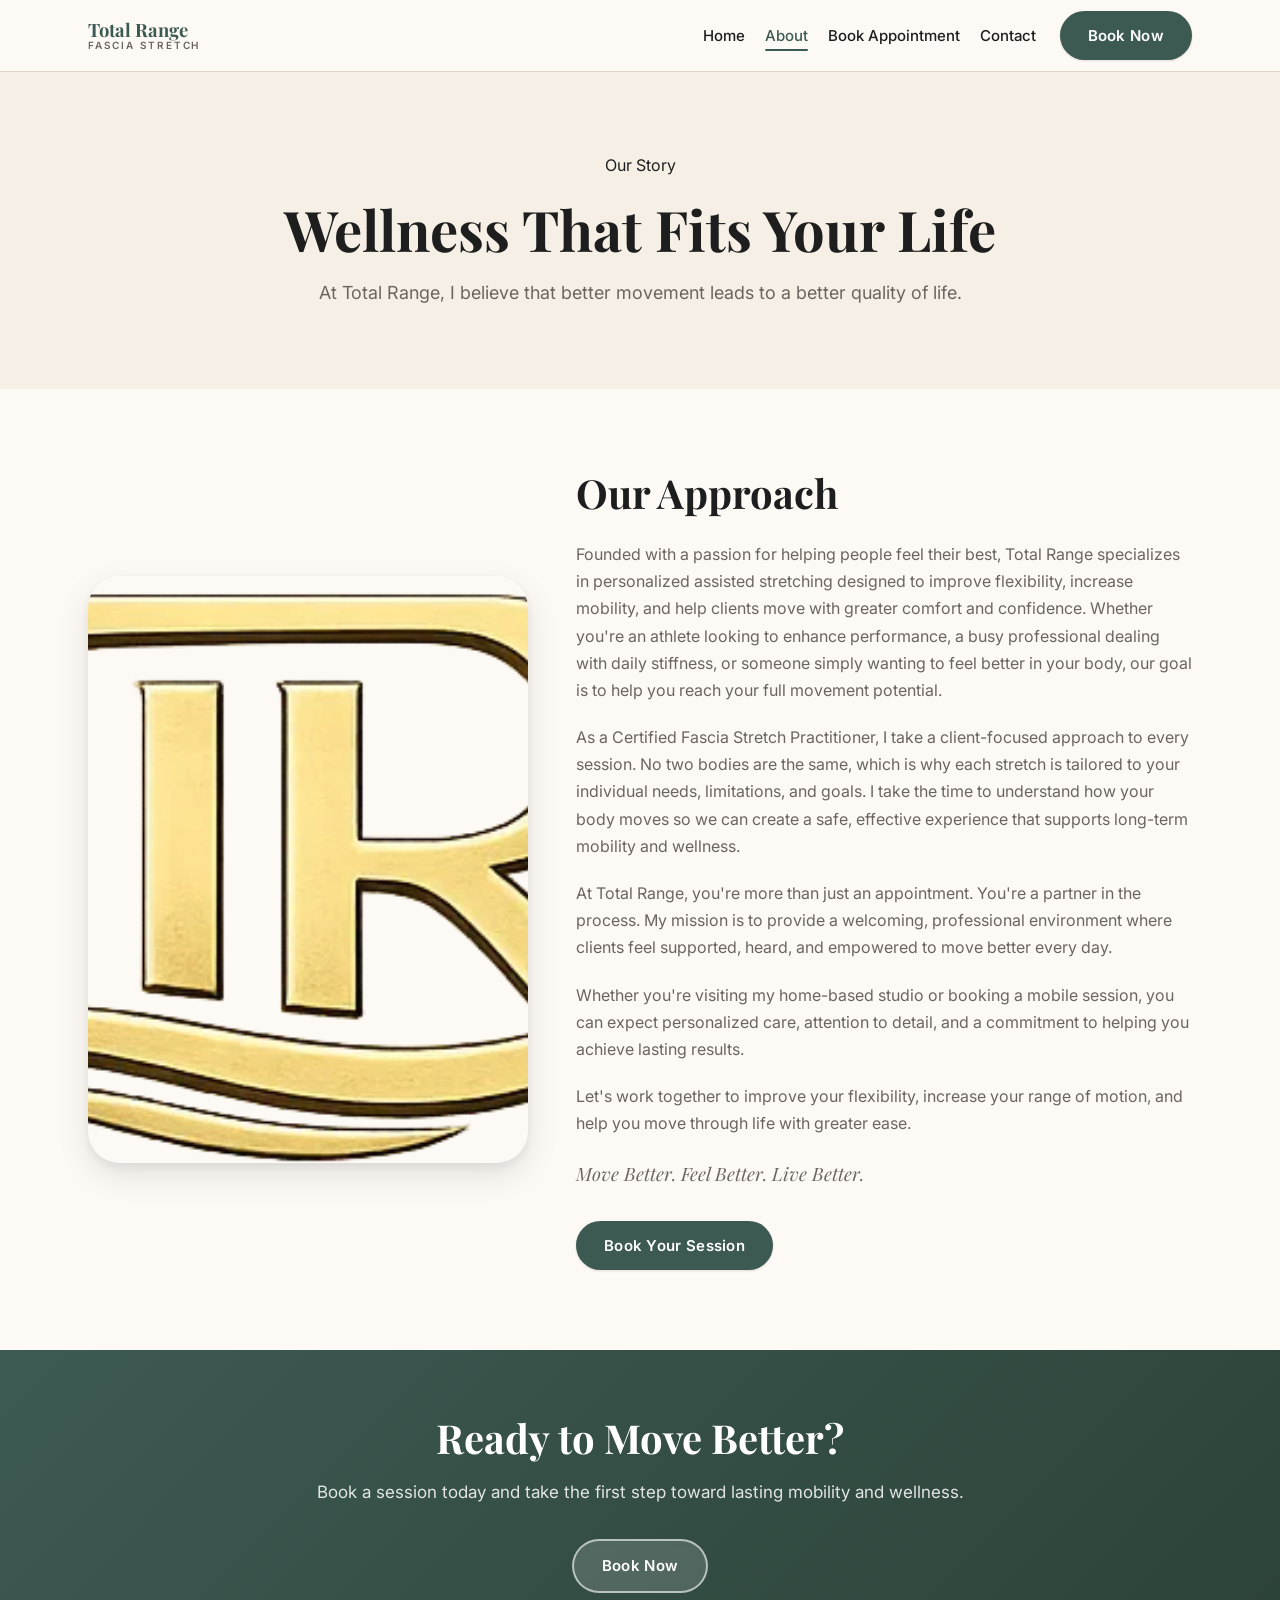
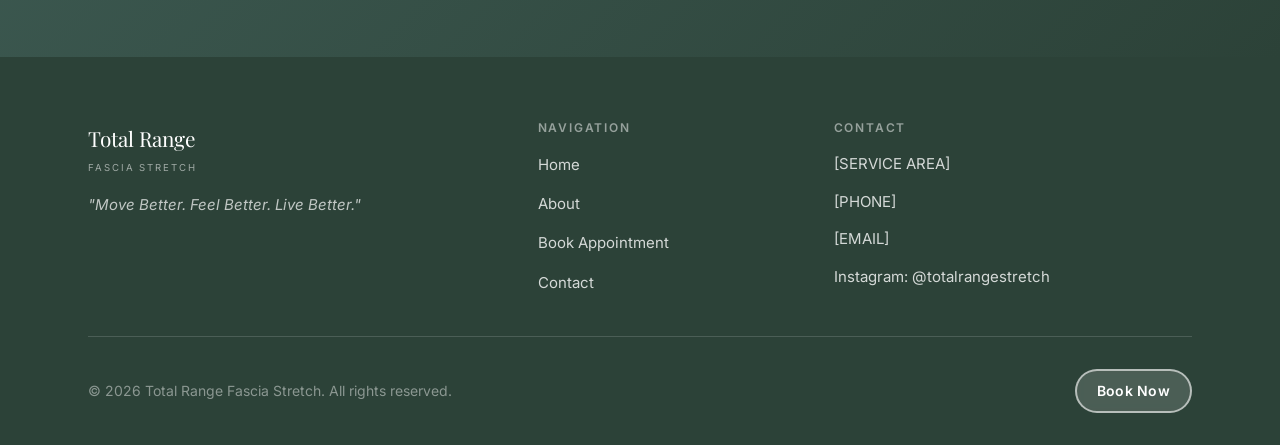
==== about/index.html @ 7ddbe54c "feat: complete site build — all pages, CSS, JS, images, SEO, HANDOFF.md Tasks 1-9 complete: - Folder" ====
<!DOCTYPE html>
<html lang="en">
<head>
  <meta charset="UTF-8" />
  <meta name="viewport" content="width=device-width, initial-scale=1.0" />
  <title>About | Total Range Fascia Stretch</title>
  <meta name="description" content="Learn about Total Range Fascia Stretch — a certified fascia stretch practitioner dedicated to helping you improve flexibility, mobility, and quality of life through personalized assisted stretching." />

  <!-- Open Graph -->
  <meta property="og:type" content="website" />
  <meta property="og:url" content="https://www.totalrangefst.com/about" />
  <meta property="og:title" content="About | Total Range Fascia Stretch" />
  <meta property="og:description" content="Certified Fascia Stretch Practitioner offering personalized, client-focused sessions in a home-based studio and as a mobile service." />
  <meta property="og:image" content="https://www.totalrangefst.com/assets/images/IMG_0314.webp" />

  <!-- Twitter Card -->
  <meta name="twitter:card" content="summary_large_image" />
  <meta name="twitter:title" content="About | Total Range Fascia Stretch" />
  <meta name="twitter:description" content="Certified Fascia Stretch Practitioner offering personalized assisted stretching." />
  <meta name="twitter:image" content="https://www.totalrangefst.com/assets/images/IMG_0314.webp" />

  <link rel="icon" type="image/svg+xml" href="/assets/icons/favicon.svg" />
  <link rel="preconnect" href="https://fonts.googleapis.com" />
  <link rel="preconnect" href="https://fonts.gstatic.com" crossorigin />
  <link href="https://fonts.googleapis.com/css2?family=Inter:wght@400;500;600&family=Playfair+Display:ital,wght@0,400;0,700;1,400&display=swap" rel="stylesheet" />
  <link rel="stylesheet" href="/css/styles.css" />
</head>
<body>

  <!-- ==================== HEADER ==================== -->
  <header class="site-header" role="banner">
    <div class="container header-inner">
      <a href="/" class="site-logo" aria-label="Total Range Fascia Stretch — Home">
        <span class="wordmark-main">Total Range</span>
        <span class="wordmark-sub">Fascia Stretch</span>
      </a>
      <nav class="main-nav" aria-label="Main navigation">
        <ul class="nav-links">
          <li><a href="/">Home</a></li>
          <li><a href="/about">About</a></li>
          <li><a href="/appointments">Book Appointment</a></li>
          <li><a href="/contact">Contact</a></li>
        </ul>
        <a href="/appointments" class="btn btn-primary" id="header-book-btn">Book Now</a>
      </nav>
      <button class="nav-toggle" id="nav-toggle" aria-label="Toggle navigation menu" aria-expanded="false" aria-controls="mobile-nav">
        <span></span><span></span><span></span>
      </button>
    </div>
  </header>

  <nav class="mobile-nav" id="mobile-nav" aria-label="Mobile navigation">
    <a href="/">Home</a>
    <a href="/about">About</a>
    <a href="/appointments">Book Appointment</a>
    <a href="/contact">Contact</a>
    <a href="/appointments" class="btn btn-primary">Book Now</a>
  </nav>

  <main id="main-content">

    <!-- ==================== ABOUT HERO ==================== -->
    <section class="about-hero" aria-label="Page header">
      <div class="container">
        <span class="section-header eyebrow" style="display:block;margin-bottom:1rem;">Our Story</span>
        <h1>Wellness That Fits Your Life</h1>
        <p class="subtitle">At Total Range, I believe that better movement leads to a better quality of life.</p>
      </div>
    </section>

    <!-- ==================== ABOUT BODY ==================== -->
    <section class="section" aria-labelledby="about-story-heading">
      <div class="container">
        <div class="about-grid">

          <div class="about-image reveal">
            <picture>
              <source srcset="/assets/images/IMG_0310.webp" type="image/webp" />
              <img
                src="/assets/images/IMG_0310.png"
                alt="Total Range Fascia Stretch practitioner in the studio, ready to welcome clients"
                width="900"
                height="1200"
                loading="lazy"
              />
            </picture>
          </div>

          <div class="about-content reveal reveal-delay-1">
            <h2 id="about-story-heading" style="margin-bottom:1.5rem;">Our Approach</h2>
            <p>
              Founded with a passion for helping people feel their best, Total Range specializes in personalized assisted stretching designed to improve flexibility, increase mobility, and help clients move with greater comfort and confidence. Whether you're an athlete looking to enhance performance, a busy professional dealing with daily stiffness, or someone simply wanting to feel better in your body, our goal is to help you reach your full movement potential.
            </p>
            <p>
              As a Certified Fascia Stretch Practitioner, I take a client-focused approach to every session. No two bodies are the same, which is why each stretch is tailored to your individual needs, limitations, and goals. I take the time to understand how your body moves so we can create a safe, effective experience that supports long-term mobility and wellness.
            </p>
            <p>
              At Total Range, you're more than just an appointment. You're a partner in the process. My mission is to provide a welcoming, professional environment where clients feel supported, heard, and empowered to move better every day.
            </p>
            <p>
              Whether you're visiting my home-based studio or booking a mobile session, you can expect personalized care, attention to detail, and a commitment to helping you achieve lasting results.
            </p>
            <p>
              Let's work together to improve your flexibility, increase your range of motion, and help you move through life with greater ease.
            </p>
            <p class="about-closing">Move Better. Feel Better. Live Better.</p>
            <a href="/appointments" class="btn btn-primary" id="about-book-btn">Book Your Session</a>
          </div>

        </div>
      </div>
    </section>

    <!-- ==================== CTA BAND ==================== -->
    <section class="cta-band" aria-label="Call to action">
      <div class="container">
        <h2 class="reveal">Ready to Move Better?</h2>
        <p class="reveal reveal-delay-1">Book a session today and take the first step toward lasting mobility and wellness.</p>
        <a href="/appointments" class="btn btn-ghost reveal reveal-delay-2" id="about-cta-book-btn">Book Now</a>
      </div>
    </section>

  </main>

  <!-- ==================== FOOTER ==================== -->
  <footer class="site-footer" role="contentinfo">
    <div class="container">
      <div class="footer-grid">
        <div class="footer-brand">
          <span class="wordmark-main">Total Range</span>
          <span class="wordmark-sub">Fascia Stretch</span>
          <p class="tagline">"Move Better. Feel Better. Live Better."</p>
        </div>
        <nav class="footer-nav" aria-label="Footer navigation">
          <h4>Navigation</h4>
          <ul>
            <li><a href="/">Home</a></li>
            <li><a href="/about">About</a></li>
            <li><a href="/appointments">Book Appointment</a></li>
            <li><a href="/contact">Contact</a></li>
          </ul>
        </nav>
        <div class="footer-contact">
          <h4>Contact</h4>
          <address>
            <span>[SERVICE AREA]</span>
            <a href="tel:[PHONE]">[PHONE]</a>
            <a href="mailto:[EMAIL]">[EMAIL]</a>
            <a href="https://www.instagram.com/totalrangestretch" target="_blank" rel="noopener noreferrer" aria-label="Instagram (opens in new tab)">Instagram: @totalrangestretch</a>
          </address>
        </div>
      </div>
      <div class="footer-bottom">
        <p>&copy; <span id="copyright-year">2025</span> Total Range Fascia Stretch. All rights reserved.</p>
        <a href="/appointments" class="btn btn-ghost" style="padding:0.5rem 1.25rem;font-size:0.875rem;" id="footer-book-btn">Book Now</a>
      </div>
    </div>
  </footer>

  <script src="/js/main.js"></script>
</body>
</html>
---- css/styles.css ----
/* =============================================
   Total Range Fascia Stretch — Global Stylesheet
   Palette: warm neutrals + deep sage accent
   Fonts: Playfair Display (headings) + Inter (body)
   ============================================= */

/* ---------- Google Fonts ---------- */
@import url('https://fonts.googleapis.com/css2?family=Inter:wght@400;500;600&family=Playfair+Display:ital,wght@0,400;0,700;1,400&display=swap');

/* ---------- Custom Properties ---------- */
:root {
  /* Colors */
  --color-bg:           #FDFAF6;
  --color-surface:      #F5EFE6;
  --color-surface-alt:  #EDE5D8;
  --color-accent:       #3D5A52;
  --color-accent-dark:  #2C4238;
  --color-accent-light: #D4E6DF;
  --color-text:         #1E1E1E;
  --color-text-muted:   #6B6560;
  --color-border:       #DDD5C8;
  --color-white:        #FFFFFF;
  --color-error:        #C0392B;
  --color-success:      #2C7A5A;

  /* Typography */
  --font-heading: 'Playfair Display', Georgia, serif;
  --font-body:    'Inter', system-ui, -apple-system, sans-serif;

  /* Spacing scale */
  --space-1:  0.25rem;   /* 4px  */
  --space-2:  0.5rem;    /* 8px  */
  --space-3:  0.75rem;   /* 12px */
  --space-4:  1rem;      /* 16px */
  --space-5:  1.25rem;   /* 20px */
  --space-6:  1.5rem;    /* 24px */
  --space-8:  2rem;      /* 32px */
  --space-10: 2.5rem;    /* 40px */
  --space-12: 3rem;      /* 48px */
  --space-16: 4rem;      /* 64px */
  --space-20: 5rem;      /* 80px */
  --space-24: 6rem;      /* 96px */

  /* Border radius */
  --radius-sm:   0.375rem;
  --radius-md:   0.75rem;
  --radius-lg:   1.25rem;
  --radius-xl:   2rem;
  --radius-full: 9999px;

  /* Shadows */
  --shadow-sm:  0 1px 3px rgba(0,0,0,0.08), 0 1px 2px rgba(0,0,0,0.05);
  --shadow-md:  0 4px 12px rgba(0,0,0,0.08), 0 2px 4px rgba(0,0,0,0.05);
  --shadow-lg:  0 12px 32px rgba(0,0,0,0.10), 0 4px 8px rgba(0,0,0,0.06);

  /* Transitions */
  --transition-fast:   150ms ease;
  --transition-base:   250ms ease;
  --transition-slow:   400ms ease;

  /* Layout */
  --container-max: 1200px;
  --container-pad: var(--space-6);
  --header-height: 72px;
}

/* ---------- Reset ---------- */
*,
*::before,
*::after {
  box-sizing: border-box;
  margin: 0;
  padding: 0;
}

html {
  font-size: 16px;
  scroll-behavior: smooth;
  -webkit-text-size-adjust: 100%;
}

body {
  font-family: var(--font-body);
  font-size: 1rem;
  line-height: 1.7;
  color: var(--color-text);
  background-color: var(--color-bg);
  -webkit-font-smoothing: antialiased;
  -moz-osx-font-smoothing: grayscale;
}

img, video {
  max-width: 100%;
  height: auto;
  display: block;
}

a {
  color: var(--color-accent);
  text-decoration: none;
  transition: color var(--transition-fast);
}
a:hover { color: var(--color-accent-dark); }
a:focus-visible {
  outline: 3px solid var(--color-accent);
  outline-offset: 3px;
  border-radius: var(--radius-sm);
}

ul, ol { list-style: none; }
button { cursor: pointer; font-family: inherit; border: none; background: none; }
input, textarea, select { font-family: inherit; }

/* ---------- Typography ---------- */
h1, h2, h3, h4, h5, h6 {
  font-family: var(--font-heading);
  line-height: 1.2;
  color: var(--color-text);
  font-weight: 700;
}
h1 { font-size: clamp(2.2rem, 5vw, 3.5rem); }
h2 { font-size: clamp(1.7rem, 3.5vw, 2.5rem); }
h3 { font-size: clamp(1.25rem, 2.5vw, 1.6rem); }
h4 { font-size: 1.15rem; }

p { max-width: 68ch; }

/* ---------- Layout Utilities ---------- */
.container {
  width: 100%;
  max-width: var(--container-max);
  margin-inline: auto;
  padding-inline: var(--container-pad);
}

.section {
  padding-block: var(--space-20);
}

.section--alt { background-color: var(--color-surface); }

/* ---------- Buttons ---------- */
.btn {
  display: inline-flex;
  align-items: center;
  gap: var(--space-2);
  padding: 0.75rem 1.75rem;
  font-family: var(--font-body);
  font-size: 0.9375rem;
  font-weight: 600;
  letter-spacing: 0.02em;
  border-radius: var(--radius-full);
  transition: background-color var(--transition-base),
              color var(--transition-base),
              box-shadow var(--transition-base),
              transform var(--transition-fast);
  white-space: nowrap;
  text-align: center;
}
.btn:focus-visible {
  outline: 3px solid var(--color-accent);
  outline-offset: 3px;
}
.btn:active { transform: translateY(1px); }

/* Primary — filled accent */
.btn-primary {
  background-color: var(--color-accent);
  color: var(--color-white);
  box-shadow: var(--shadow-sm);
}
.btn-primary:hover {
  background-color: var(--color-accent-dark);
  color: var(--color-white);
  box-shadow: var(--shadow-md);
  transform: translateY(-1px);
}

/* Secondary — outlined */
.btn-secondary {
  background-color: transparent;
  color: var(--color-accent);
  border: 2px solid var(--color-accent);
}
.btn-secondary:hover {
  background-color: var(--color-accent);
  color: var(--color-white);
  transform: translateY(-1px);
}

/* Ghost — on dark/accent backgrounds */
.btn-ghost {
  background-color: rgba(255,255,255,0.15);
  color: var(--color-white);
  border: 2px solid rgba(255,255,255,0.6);
  backdrop-filter: blur(4px);
}
.btn-ghost:hover {
  background-color: var(--color-white);
  color: var(--color-accent);
}

/* ---------- Header & Navigation ---------- */
.site-header {
  position: sticky;
  top: 0;
  z-index: 100;
  height: var(--header-height);
  background-color: rgba(253,250,246,0.92);
  backdrop-filter: blur(12px);
  -webkit-backdrop-filter: blur(12px);
  border-bottom: 1px solid var(--color-border);
  transition: box-shadow var(--transition-base);
}
.site-header.scrolled {
  box-shadow: var(--shadow-md);
}

.header-inner {
  height: 100%;
  display: flex;
  align-items: center;
  justify-content: space-between;
  gap: var(--space-8);
}

/* Wordmark */
.site-logo {
  text-decoration: none;
  display: flex;
  flex-direction: column;
  gap: 1px;
}
.site-logo .wordmark-main {
  font-family: var(--font-heading);
  font-size: 1.15rem;
  font-weight: 700;
  color: var(--color-accent);
  line-height: 1;
}
.site-logo .wordmark-sub {
  font-family: var(--font-body);
  font-size: 0.625rem;
  font-weight: 600;
  letter-spacing: 0.18em;
  text-transform: uppercase;
  color: var(--color-text-muted);
  line-height: 1;
}
.site-logo:hover .wordmark-main { color: var(--color-accent-dark); }
.site-logo:focus-visible {
  outline: 3px solid var(--color-accent);
  outline-offset: 4px;
  border-radius: var(--radius-sm);
}

/* Desktop nav */
.main-nav {
  display: flex;
  align-items: center;
  gap: var(--space-6);
}
.nav-links {
  display: flex;
  align-items: center;
  gap: var(--space-5);
}
.nav-links a {
  font-size: 0.9375rem;
  font-weight: 500;
  color: var(--color-text);
  position: relative;
  padding-block: var(--space-1);
}
.nav-links a::after {
  content: '';
  position: absolute;
  bottom: -2px;
  left: 0;
  width: 0;
  height: 2px;
  background-color: var(--color-accent);
  transition: width var(--transition-base);
  border-radius: var(--radius-full);
}
.nav-links a:hover,
.nav-links a[aria-current="page"] {
  color: var(--color-accent);
}
.nav-links a:hover::after,
.nav-links a[aria-current="page"]::after {
  width: 100%;
}

/* Hamburger */
.nav-toggle {
  display: none;
  flex-direction: column;
  justify-content: center;
  gap: 5px;
  width: 40px;
  height: 40px;
  padding: var(--space-2);
  border-radius: var(--radius-sm);
  transition: background-color var(--transition-fast);
}
.nav-toggle:hover { background-color: var(--color-surface); }
.nav-toggle:focus-visible {
  outline: 3px solid var(--color-accent);
  outline-offset: 2px;
}
.nav-toggle span {
  display: block;
  height: 2px;
  background-color: var(--color-text);
  border-radius: var(--radius-full);
  transition: transform var(--transition-base), opacity var(--transition-base), width var(--transition-base);
}
.nav-toggle span:nth-child(1) { width: 24px; }
.nav-toggle span:nth-child(2) { width: 18px; }
.nav-toggle span:nth-child(3) { width: 24px; }

/* Hamburger open state */
.nav-toggle[aria-expanded="true"] span:nth-child(1) {
  transform: translateY(7px) rotate(45deg);
  width: 24px;
}
.nav-toggle[aria-expanded="true"] span:nth-child(2) {
  opacity: 0;
  transform: scaleX(0);
}
.nav-toggle[aria-expanded="true"] span:nth-child(3) {
  transform: translateY(-7px) rotate(-45deg);
  width: 24px;
}

/* Mobile nav drawer */
.mobile-nav {
  display: none;
  position: fixed;
  inset: var(--header-height) 0 0 0;
  background-color: var(--color-bg);
  padding: var(--space-8) var(--space-6);
  flex-direction: column;
  gap: var(--space-4);
  overflow-y: auto;
  z-index: 99;
  transform: translateX(100%);
  transition: transform var(--transition-slow);
}
.mobile-nav.is-open {
  transform: translateX(0);
}
.mobile-nav a {
  font-size: 1.25rem;
  font-weight: 500;
  color: var(--color-text);
  padding: var(--space-3) 0;
  border-bottom: 1px solid var(--color-border);
  display: block;
}
.mobile-nav a:hover,
.mobile-nav a[aria-current="page"] {
  color: var(--color-accent);
}
.mobile-nav .btn {
  margin-top: var(--space-4);
  width: 100%;
  justify-content: center;
}

/* ---------- Footer ---------- */
.site-footer {
  background-color: var(--color-accent-dark);
  color: rgba(255,255,255,0.85);
  padding-block: var(--space-16) var(--space-8);
}

.footer-grid {
  display: grid;
  grid-template-columns: 1fr;
  gap: var(--space-10);
  padding-bottom: var(--space-10);
  border-bottom: 1px solid rgba(255,255,255,0.15);
}

.footer-brand .wordmark-main {
  font-family: var(--font-heading);
  font-size: 1.3rem;
  color: var(--color-white);
  display: block;
  margin-bottom: var(--space-1);
}
.footer-brand .wordmark-sub {
  font-family: var(--font-body);
  font-size: 0.6rem;
  letter-spacing: 0.2em;
  text-transform: uppercase;
  color: rgba(255,255,255,0.55);
  display: block;
  margin-bottom: var(--space-4);
}
.footer-brand .tagline {
  font-style: italic;
  color: rgba(255,255,255,0.7);
  font-size: 0.9375rem;
}

.footer-nav h4,
.footer-contact h4 {
  font-family: var(--font-body);
  font-size: 0.75rem;
  font-weight: 600;
  letter-spacing: 0.15em;
  text-transform: uppercase;
  color: rgba(255,255,255,0.5);
  margin-bottom: var(--space-4);
}

.footer-nav ul {
  display: flex;
  flex-direction: column;
  gap: var(--space-3);
}
.footer-nav a {
  color: rgba(255,255,255,0.8);
  font-size: 0.9375rem;
  transition: color var(--transition-fast);
}
.footer-nav a:hover { color: var(--color-white); }

.footer-contact address {
  font-style: normal;
  display: flex;
  flex-direction: column;
  gap: var(--space-3);
  font-size: 0.9375rem;
  color: rgba(255,255,255,0.8);
}
.footer-contact a {
  color: rgba(255,255,255,0.8);
}
.footer-contact a:hover { color: var(--color-white); }

.footer-bottom {
  display: flex;
  flex-wrap: wrap;
  align-items: center;
  justify-content: space-between;
  gap: var(--space-4);
  padding-top: var(--space-8);
  font-size: 0.875rem;
  color: rgba(255,255,255,0.45);
}

/* ---------- Scroll Fade-In Animations ---------- */
.reveal {
  opacity: 0;
  transform: translateY(28px);
  transition: opacity 0.65s ease, transform 0.65s ease;
}
.reveal.is-visible {
  opacity: 1;
  transform: translateY(0);
}
.reveal-delay-1 { transition-delay: 0.1s; }
.reveal-delay-2 { transition-delay: 0.2s; }
.reveal-delay-3 { transition-delay: 0.3s; }
.reveal-delay-4 { transition-delay: 0.4s; }

/* ---------- Hero ---------- */
.hero {
  position: relative;
  min-height: calc(100svh - var(--header-height));
  display: grid;
  place-items: center;
  overflow: hidden;
  background-color: var(--color-surface);
}
.hero-bg {
  position: absolute;
  inset: 0;
  z-index: 0;
}
.hero-bg img {
  width: 100%;
  height: 100%;
  object-fit: cover;
  object-position: center top;
}
.hero-bg::after {
  content: '';
  position: absolute;
  inset: 0;
  background: linear-gradient(
    135deg,
    rgba(29,38,33,0.72) 0%,
    rgba(29,38,33,0.45) 60%,
    rgba(29,38,33,0.20) 100%
  );
}
.hero-content {
  position: relative;
  z-index: 1;
  max-width: 680px;
  padding-block: var(--space-16);
}
.hero-content .eyebrow {
  display: inline-flex;
  align-items: center;
  gap: var(--space-2);
  font-size: 0.8125rem;
  font-weight: 600;
  letter-spacing: 0.15em;
  text-transform: uppercase;
  color: var(--color-accent-light);
  margin-bottom: var(--space-5);
}
.hero-content .eyebrow::before {
  content: '';
  display: inline-block;
  width: 28px;
  height: 1px;
  background-color: var(--color-accent-light);
}
.hero h1 {
  color: var(--color-white);
  margin-bottom: var(--space-6);
}
.hero-lead {
  color: rgba(255,255,255,0.88);
  font-size: 1.0625rem;
  line-height: 1.75;
  margin-bottom: var(--space-8);
}
.hero-checklist {
  display: flex;
  flex-wrap: wrap;
  gap: var(--space-3) var(--space-6);
  margin-bottom: var(--space-10);
}
.hero-checklist li {
  display: flex;
  align-items: center;
  gap: var(--space-2);
  color: rgba(255,255,255,0.9);
  font-size: 0.9375rem;
  font-weight: 500;
}
.hero-checklist li::before {
  content: '';
  display: inline-block;
  width: 18px;
  height: 18px;
  background-color: var(--color-accent-light);
  border-radius: var(--radius-full);
  flex-shrink: 0;
  background-image: url("data:image/svg+xml,%3Csvg xmlns='http://www.w3.org/2000/svg' viewBox='0 0 24 24' fill='none' stroke='%233D5A52' stroke-width='2.5' stroke-linecap='round' stroke-linejoin='round'%3E%3Cpolyline points='20 6 9 17 4 12'/%3E%3C/svg%3E");
  background-repeat: no-repeat;
  background-position: center;
  background-size: 11px;
}
.hero-actions {
  display: flex;
  flex-wrap: wrap;
  gap: var(--space-4);
}

/* ---------- CTA Band ---------- */
.cta-band {
  background: linear-gradient(135deg, var(--color-accent) 0%, var(--color-accent-dark) 100%);
  padding-block: var(--space-16);
  text-align: center;
}
.cta-band h2 {
  color: var(--color-white);
  margin-bottom: var(--space-4);
}
.cta-band p {
  color: rgba(255,255,255,0.85);
  font-size: 1.0625rem;
  margin-inline: auto;
  margin-bottom: var(--space-8);
}

/* ---------- Service Cards ---------- */
.services-grid {
  display: grid;
  grid-template-columns: 1fr;
  gap: var(--space-6);
  margin-top: var(--space-12);
}

.service-card {
  background-color: var(--color-white);
  border: 1px solid var(--color-border);
  border-radius: var(--radius-lg);
  padding: var(--space-8);
  display: flex;
  flex-direction: column;
  gap: var(--space-4);
  box-shadow: var(--shadow-sm);
  transition: box-shadow var(--transition-base), transform var(--transition-base);
}
.service-card:hover {
  box-shadow: var(--shadow-lg);
  transform: translateY(-4px);
}
.service-card-icon {
  width: 48px;
  height: 48px;
  border-radius: var(--radius-md);
  background-color: var(--color-accent-light);
  display: flex;
  align-items: center;
  justify-content: center;
}
.service-card-icon svg {
  width: 24px;
  height: 24px;
  color: var(--color-accent);
  stroke: var(--color-accent);
}
.service-card h3 { margin-bottom: 0; }
.service-card .price {
  font-size: 1.5rem;
  font-weight: 700;
  font-family: var(--font-heading);
  color: var(--color-accent);
}
.service-card p {
  color: var(--color-text-muted);
  flex: 1;
  max-width: 100%;
}
.service-card .btn { align-self: flex-start; }

/* Section header */
.section-header {
  text-align: center;
  max-width: 600px;
  margin-inline: auto;
}
.section-header .eyebrow {
  display: inline-block;
  font-size: 0.75rem;
  font-weight: 600;
  letter-spacing: 0.18em;
  text-transform: uppercase;
  color: var(--color-accent);
  margin-bottom: var(--space-3);
}
.section-header h2 { margin-bottom: var(--space-4); }
.section-header p {
  color: var(--color-text-muted);
  margin-inline: auto;
}

/* ---------- Why We Care ---------- */
.why-grid {
  display: grid;
  grid-template-columns: 1fr;
  gap: var(--space-12);
  align-items: center;
  margin-top: var(--space-12);
}
.why-image {
  border-radius: var(--radius-xl);
  overflow: hidden;
  box-shadow: var(--shadow-lg);
  aspect-ratio: 4/5;
}
.why-image img {
  width: 100%;
  height: 100%;
  object-fit: cover;
}
.why-content .intro-text {
  color: var(--color-text-muted);
  margin-bottom: var(--space-6);
  max-width: 100%;
}
.why-list {
  display: flex;
  flex-direction: column;
  gap: var(--space-3);
  margin-bottom: var(--space-6);
}
.why-list li {
  display: flex;
  gap: var(--space-3);
  align-items: flex-start;
}
.why-list li::before {
  content: '';
  width: 22px;
  height: 22px;
  flex-shrink: 0;
  border-radius: var(--radius-full);
  background-color: var(--color-accent);
  margin-top: 2px;
  background-image: url("data:image/svg+xml,%3Csvg xmlns='http://www.w3.org/2000/svg' viewBox='0 0 24 24' fill='none' stroke='white' stroke-width='2.5' stroke-linecap='round' stroke-linejoin='round'%3E%3Cpolyline points='20 6 9 17 4 12'/%3E%3C/svg%3E");
  background-repeat: no-repeat;
  background-position: center;
  background-size: 12px;
}
.why-closing {
  font-style: italic;
  font-family: var(--font-heading);
  font-size: 1.05rem;
  color: var(--color-accent);
}

/* ---------- Instagram CTA ---------- */
.instagram-section {
  background-color: var(--color-surface);
  text-align: center;
  padding-block: var(--space-16);
}
.instagram-section h2 { margin-bottom: var(--space-4); }
.instagram-section p {
  color: var(--color-text-muted);
  margin-inline: auto;
  margin-bottom: var(--space-8);
}
.instagram-icon {
  display: inline-flex;
  align-items: center;
  gap: var(--space-2);
}

/* ---------- About Page ---------- */
.about-hero {
  background-color: var(--color-surface);
  padding-block: var(--space-20);
  text-align: center;
}
.about-hero h1 { margin-bottom: var(--space-4); }
.about-hero .subtitle {
  font-size: 1.125rem;
  color: var(--color-text-muted);
  margin-inline: auto;
}

.about-grid {
  display: grid;
  grid-template-columns: 1fr;
  gap: var(--space-12);
  align-items: center;
}
.about-image {
  border-radius: var(--radius-xl);
  overflow: hidden;
  box-shadow: var(--shadow-lg);
  aspect-ratio: 3/4;
}
.about-image img {
  width: 100%;
  height: 100%;
  object-fit: cover;
  object-position: center top;
}
.about-content p {
  color: var(--color-text-muted);
  margin-bottom: var(--space-5);
  max-width: 100%;
}
.about-content p:last-of-type { margin-bottom: var(--space-8); }
.about-closing {
  font-family: var(--font-heading);
  font-style: italic;
  font-size: 1.15rem;
  color: var(--color-accent);
  margin-bottom: var(--space-8) !important;
}

/* ---------- Appointments Page ---------- */
.appt-hero {
  background-color: var(--color-surface);
  padding-block: var(--space-16);
  text-align: center;
}
.appt-hero h1 { margin-bottom: var(--space-4); }
.appt-hero p {
  color: var(--color-text-muted);
  font-size: 1.0625rem;
  margin-inline: auto;
}

.booking-container {
  background-color: var(--color-white);
  border: 1px solid var(--color-border);
  border-radius: var(--radius-lg);
  padding: var(--space-10);
  max-width: 800px;
  margin-inline: auto;
  margin-top: var(--space-12);
  box-shadow: var(--shadow-md);
  text-align: center;
}
.booking-embed-slot {
  min-height: 480px;
  display: flex;
  align-items: center;
  justify-content: center;
  border: 2px dashed var(--color-border);
  border-radius: var(--radius-md);
  padding: var(--space-8);
  margin-bottom: var(--space-8);
  color: var(--color-text-muted);
  font-size: 0.9375rem;
}
.booking-fallback {
  padding-top: var(--space-4);
  border-top: 1px solid var(--color-border);
}
.booking-fallback p {
  font-size: 0.875rem;
  color: var(--color-text-muted);
  margin-inline: auto;
  margin-bottom: var(--space-4);
}

.what-to-expect {
  background-color: var(--color-surface);
  border-radius: var(--radius-lg);
  padding: var(--space-8);
  margin-top: var(--space-12);
  max-width: 800px;
  margin-inline: auto;
}
.what-to-expect h3 { margin-bottom: var(--space-6); }
.expect-items {
  display: grid;
  grid-template-columns: 1fr;
  gap: var(--space-4);
}
.expect-item {
  display: flex;
  gap: var(--space-4);
  align-items: flex-start;
}
.expect-item-icon {
  width: 40px;
  height: 40px;
  border-radius: var(--radius-md);
  background-color: var(--color-accent-light);
  display: flex;
  align-items: center;
  justify-content: center;
  flex-shrink: 0;
}
.expect-item-icon svg {
  width: 20px;
  height: 20px;
  stroke: var(--color-accent);
}
.expect-item-text h4 { font-size: 1rem; margin-bottom: var(--space-1); }
.expect-item-text p { font-size: 0.9375rem; color: var(--color-text-muted); max-width: 100%; }

/* ---------- Contact Page ---------- */
.contact-grid {
  display: grid;
  grid-template-columns: 1fr;
  gap: var(--space-12);
  align-items: start;
}
.contact-info h2 { margin-bottom: var(--space-6); }
.contact-details {
  display: flex;
  flex-direction: column;
  gap: var(--space-5);
}
.contact-detail {
  display: flex;
  gap: var(--space-4);
  align-items: flex-start;
}
.contact-detail-icon {
  width: 42px;
  height: 42px;
  border-radius: var(--radius-md);
  background-color: var(--color-accent-light);
  display: flex;
  align-items: center;
  justify-content: center;
  flex-shrink: 0;
}
.contact-detail-icon svg { width: 20px; height: 20px; stroke: var(--color-accent); }
.contact-detail-text p { font-size: 0.875rem; color: var(--color-text-muted); max-width: 100%; }
.contact-detail-text a { color: var(--color-text); font-weight: 500; }
.contact-detail-text a:hover { color: var(--color-accent); }

/* Contact Form */
.contact-form-card {
  background-color: var(--color-white);
  border: 1px solid var(--color-border);
  border-radius: var(--radius-lg);
  padding: var(--space-8);
  box-shadow: var(--shadow-md);
}
.contact-form-card h2 { margin-bottom: var(--space-8); }

.form-group {
  display: flex;
  flex-direction: column;
  gap: var(--space-2);
  margin-bottom: var(--space-5);
}
.form-group label {
  font-size: 0.875rem;
  font-weight: 600;
  color: var(--color-text);
}
.form-group label .optional {
  font-weight: 400;
  color: var(--color-text-muted);
  font-size: 0.8125rem;
  margin-left: var(--space-1);
}
.form-group input,
.form-group textarea {
  padding: 0.75rem 1rem;
  border: 1.5px solid var(--color-border);
  border-radius: var(--radius-md);
  background-color: var(--color-bg);
  color: var(--color-text);
  font-size: 1rem;
  transition: border-color var(--transition-fast), box-shadow var(--transition-fast);
}
.form-group input::placeholder,
.form-group textarea::placeholder { color: var(--color-text-muted); opacity: 0.8; }
.form-group input:focus,
.form-group textarea:focus {
  outline: none;
  border-color: var(--color-accent);
  box-shadow: 0 0 0 3px rgba(61,90,82,0.15);
}
.form-group input.is-error,
.form-group textarea.is-error {
  border-color: var(--color-error);
}
.form-group .field-error {
  font-size: 0.8125rem;
  color: var(--color-error);
  display: none;
}
.form-group .field-error.is-visible { display: block; }
.form-group textarea { resize: vertical; min-height: 140px; }

.form-submit { width: 100%; justify-content: center; }

.form-success {
  display: none;
  flex-direction: column;
  align-items: center;
  text-align: center;
  gap: var(--space-4);
  padding: var(--space-10) var(--space-6);
}
.form-success.is-visible { display: flex; }
.form-success .success-icon {
  width: 64px;
  height: 64px;
  border-radius: var(--radius-full);
  background-color: var(--color-accent-light);
  display: flex;
  align-items: center;
  justify-content: center;
}
.form-success .success-icon svg { width: 32px; height: 32px; stroke: var(--color-accent); }
.form-success h3 { margin-bottom: 0; }
.form-success p { color: var(--color-text-muted); max-width: 100%; }

/* ---------- 404 Page ---------- */
.not-found {
  min-height: calc(100svh - var(--header-height) - 200px);
  display: flex;
  flex-direction: column;
  align-items: center;
  justify-content: center;
  text-align: center;
  padding-block: var(--space-20);
}
.not-found .error-code {
  font-family: var(--font-heading);
  font-size: clamp(5rem, 15vw, 10rem);
  color: var(--color-accent-light);
  line-height: 1;
  margin-bottom: var(--space-4);
}
.not-found h1 { margin-bottom: var(--space-4); }
.not-found p { color: var(--color-text-muted); margin-inline: auto; margin-bottom: var(--space-10); }
.not-found-actions {
  display: flex;
  flex-wrap: wrap;
  gap: var(--space-4);
  justify-content: center;
}

/* ---------- Responsive ---------- */
@media (min-width: 640px) {
  :root { --container-pad: var(--space-8); }
  .services-grid { grid-template-columns: repeat(2, 1fr); }
  .expect-items { grid-template-columns: repeat(2, 1fr); }
}

@media (min-width: 768px) {
  .footer-grid {
    grid-template-columns: 1.6fr 1fr 1.4fr;
  }
  .why-grid { grid-template-columns: 1fr 1fr; }
  .about-grid { grid-template-columns: 1fr 1.4fr; }
  .contact-grid { grid-template-columns: 1fr 1.2fr; }
  .services-grid { grid-template-columns: repeat(3, 1fr); }
}

@media (max-width: 767px) {
  .nav-toggle { display: flex; }
  .main-nav .nav-links,
  .main-nav .btn { display: none; }
  .mobile-nav { display: flex; }
}

@media (min-width: 768px) {
  .mobile-nav { display: none !important; }
  .nav-toggle { display: none !important; }
}

@media (min-width: 1024px) {
  :root { --container-pad: var(--space-12); }
  .hero-content { padding-block: var(--space-24); }
}

/* ---------- Reduced Motion ---------- */
@media (prefers-reduced-motion: reduce) {
  *, *::before, *::after {
    animation-duration: 0.01ms !important;
    transition-duration: 0.01ms !important;
  }
  .reveal { opacity: 1; transform: none; }
  html { scroll-behavior: auto; }
}

/* ---------- Print ---------- */
@media print {
  .site-header, .site-footer, .cta-band, .instagram-section { display: none; }
}
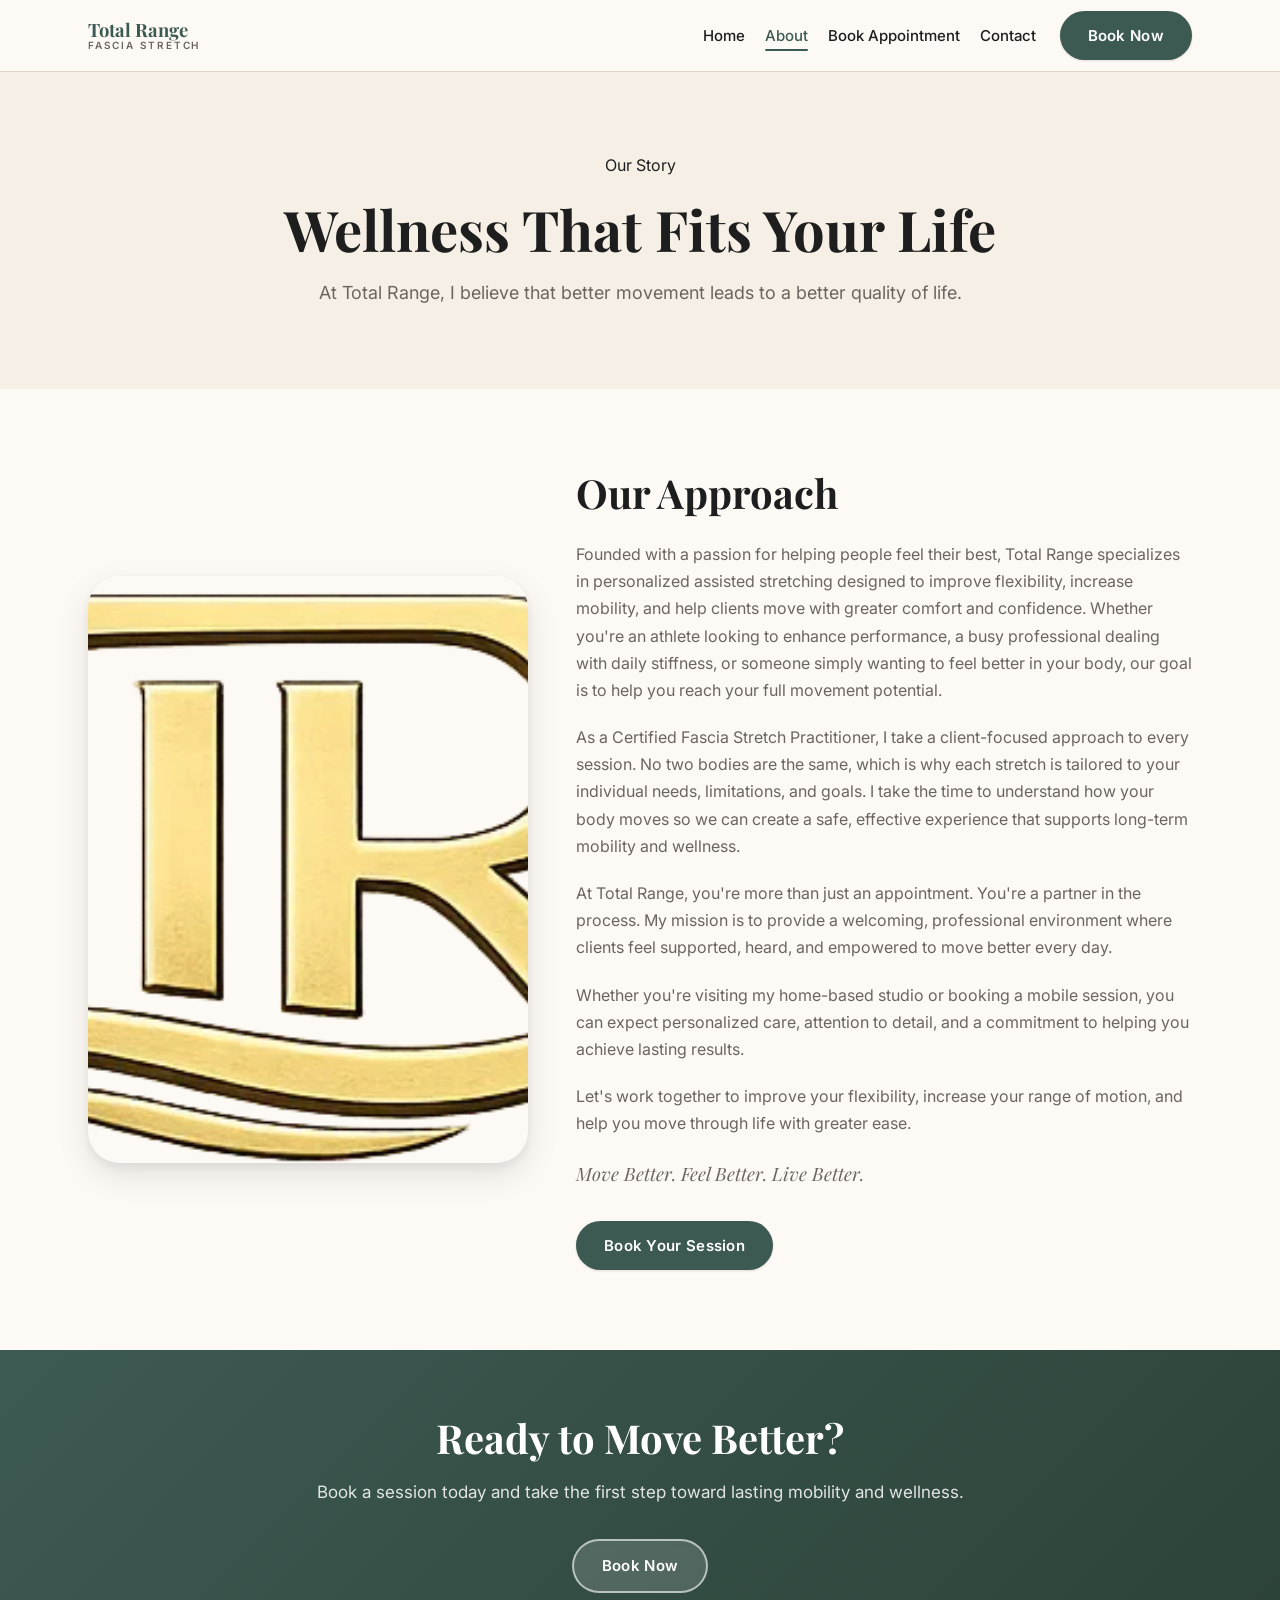
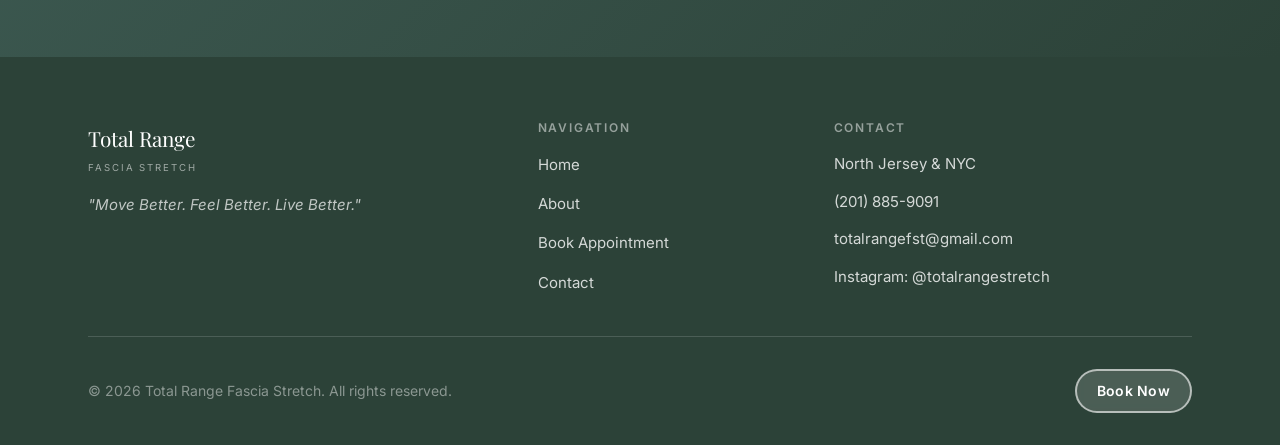
==== commit beb96b98: "Add real business info: pricing, contact details, service area, cancellation policy, Square booking " ====
--- a/about/index.html
+++ b/about/index.html
@@ -143,9 +143,9 @@
         <div class="footer-contact">
           <h4>Contact</h4>
           <address>
-            <span>[SERVICE AREA]</span>
-            <a href="tel:[PHONE]">[PHONE]</a>
-            <a href="mailto:[EMAIL]">[EMAIL]</a>
+            <span>North Jersey &amp; NYC</span>
+            <a href="tel:2018859091">(201) 885-9091</a>
+            <a href="mailto:totalrangefst@gmail.com">totalrangefst@gmail.com</a>
             <a href="https://www.instagram.com/totalrangestretch" target="_blank" rel="noopener noreferrer" aria-label="Instagram (opens in new tab)">Instagram: @totalrangestretch</a>
           </address>
         </div>
